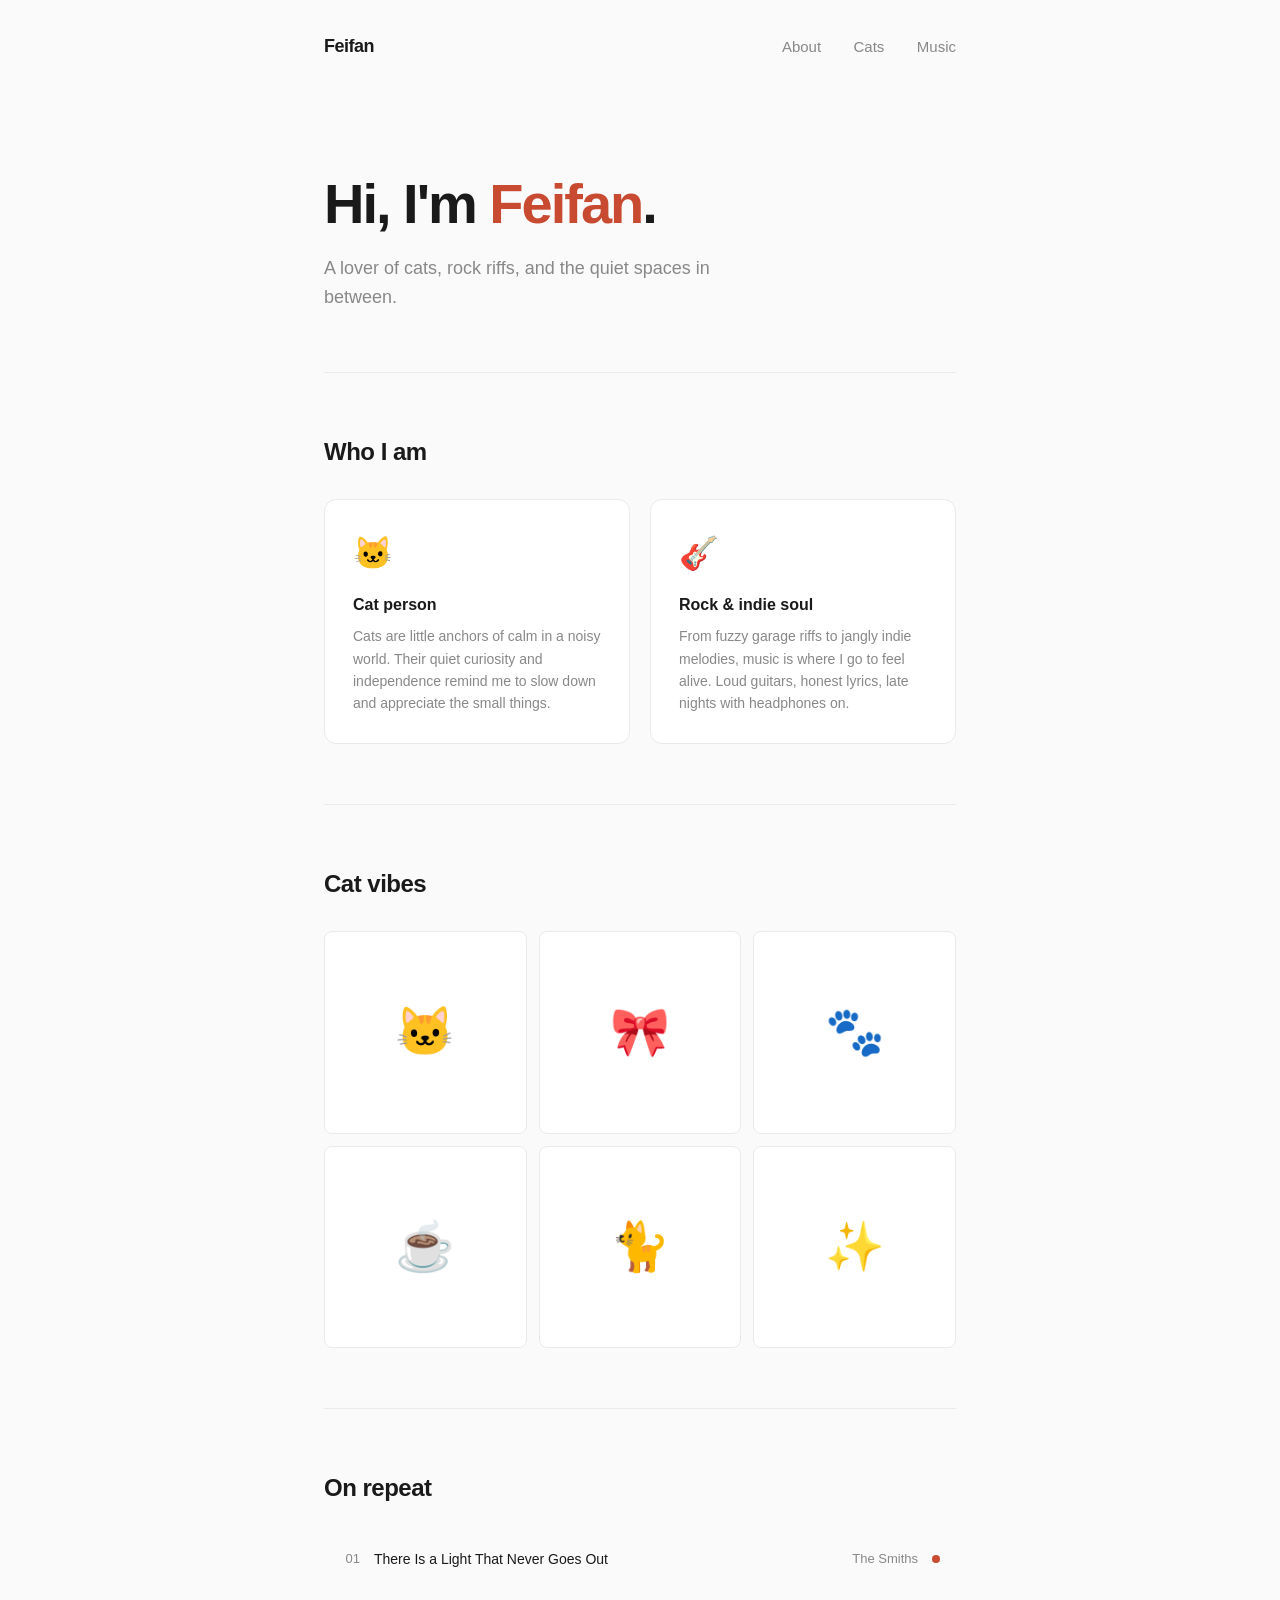
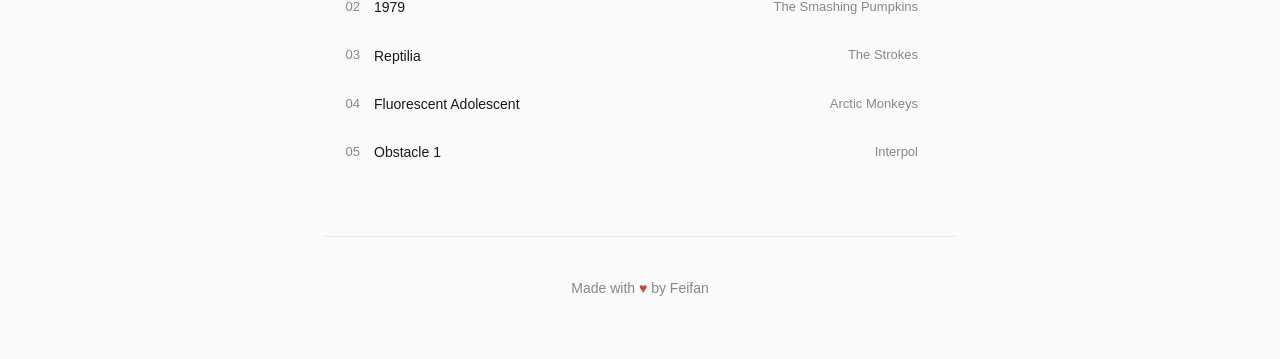
==== index.html @ 7cd194c1 "Initial commit: portfolio" ====
<!DOCTYPE html>
<html lang="en">
<head>
  <meta charset="UTF-8">
  <meta name="viewport" content="width=device-width, initial-scale=1.0">
  <title>Feifan</title>
  <style>
    :root {
      --bg: #fafafa;
      --text: #1a1a1a;
      --muted: #888;
      --accent: #c84b31;
      --border: #eaeaea;
      --card-bg: #fff;
    }

    * { margin: 0; padding: 0; box-sizing: border-box; }

    body {
      font-family: "Inter", "SF Pro", -apple-system, BlinkMacSystemFont, sans-serif;
      background: var(--bg);
      color: var(--text);
      line-height: 1.6;
      -webkit-font-smoothing: antialiased;
    }

    .container {
      max-width: 680px;
      margin: 0 auto;
      padding: 0 24px;
    }

    /* ── Navigation ── */
    nav {
      display: flex;
      justify-content: space-between;
      align-items: center;
      padding: 32px 0;
    }
    nav .logo {
      font-size: 18px;
      font-weight: 600;
      letter-spacing: -0.5px;
    }
    nav .links a {
      color: var(--muted);
      text-decoration: none;
      margin-left: 28px;
      font-size: 15px;
      transition: color 0.2s;
    }
    nav .links a:hover { color: var(--text); }

    /* ── Hero ── */
    .hero {
      padding: 80px 0 60px;
    }
    .hero h1 {
      font-size: 56px;
      font-weight: 700;
      letter-spacing: -2px;
      line-height: 1.1;
    }
    .hero h1 span { color: var(--accent); }
    .hero .tagline {
      margin-top: 20px;
      font-size: 18px;
      color: var(--muted);
      max-width: 420px;
    }

    /* ── Sections ── */
    section {
      padding: 60px 0;
      border-top: 1px solid var(--border);
    }
    section h2 {
      font-size: 24px;
      font-weight: 600;
      letter-spacing: -0.5px;
      margin-bottom: 28px;
    }

    /* ── About ── */
    .about-grid {
      display: grid;
      grid-template-columns: 1fr 1fr;
      gap: 20px;
    }
    .about-card {
      background: var(--card-bg);
      border: 1px solid var(--border);
      border-radius: 12px;
      padding: 28px;
      transition: transform 0.2s, box-shadow 0.2s;
    }
    .about-card:hover {
      transform: translateY(-2px);
      box-shadow: 0 4px 20px rgba(0,0,0,0.06);
    }
    .about-card .icon {
      font-size: 32px;
      margin-bottom: 12px;
    }
    .about-card h3 {
      font-size: 16px;
      font-weight: 600;
      margin-bottom: 8px;
    }
    .about-card p {
      font-size: 14px;
      color: var(--muted);
    }

    /* ── Gallery ── */
    .gallery {
      display: grid;
      grid-template-columns: repeat(3, 1fr);
      gap: 12px;
    }
    .gallery-item {
      aspect-ratio: 1;
      background: var(--card-bg);
      border: 1px solid var(--border);
      border-radius: 8px;
      display: flex;
      align-items: center;
      justify-content: center;
      font-size: 48px;
      transition: transform 0.2s;
      cursor: default;
      user-select: none;
    }
    .gallery-item:hover { transform: scale(1.03); }

    /* ── Playlist ── */
    .tracks {
      display: flex;
      flex-direction: column;
      gap: 2px;
    }
    .track {
      display: flex;
      align-items: center;
      gap: 14px;
      padding: 12px 16px;
      border-radius: 8px;
      transition: background 0.2s;
      cursor: pointer;
    }
    .track:hover { background: var(--card-bg); }
    .track .num {
      color: var(--muted);
      font-size: 13px;
      width: 20px;
      text-align: right;
    }
    .track .title {
      flex: 1;
      font-size: 14px;
      font-weight: 500;
    }
    .track .artist {
      font-size: 13px;
      color: var(--muted);
    }
    .track .dot {
      width: 8px;
      height: 8px;
      border-radius: 50%;
      flex-shrink: 0;
    }
    .track .dot.playing {
      background: var(--accent);
      animation: pulse 1.5s ease-in-out infinite;
    }
    @keyframes pulse {
      0%, 100% { opacity: 1; }
      50% { opacity: 0.3; }
    }

    /* ── Footer ── */
    footer {
      padding: 40px 0 60px;
      border-top: 1px solid var(--border);
      text-align: center;
      color: var(--muted);
      font-size: 14px;
    }
    footer .heart { color: var(--accent); }

    /* ── Responsive ── */
    @media (max-width: 600px) {
      .hero h1 { font-size: 40px; }
      .about-grid { grid-template-columns: 1fr; }
      .gallery { grid-template-columns: repeat(2, 1fr); }
      nav .links a { margin-left: 16px; font-size: 14px; }
    }
  </style>
</head>
<body>
  <div class="container">
    <nav>
      <div class="logo">Feifan</div>
      <div class="links">
        <a href="#about">About</a>
        <a href="#gallery">Cats</a>
        <a href="#music">Music</a>
      </div>
    </nav>

    <header class="hero">
      <h1>Hi, I'm <span>Feifan</span>.</h1>
      <p class="tagline">
        A lover of cats, rock riffs, and the quiet spaces in between.
      </p>
    </header>

    <section id="about">
      <h2>Who I am</h2>
      <div class="about-grid">
        <div class="about-card">
          <div class="icon">🐱</div>
          <h3>Cat person</h3>
          <p>
            Cats are little anchors of calm in a noisy world. Their quiet
            curiosity and independence remind me to slow down and appreciate
            the small things.
          </p>
        </div>
        <div class="about-card">
          <div class="icon">🎸</div>
          <h3>Rock & indie soul</h3>
          <p>
            From fuzzy garage riffs to jangly indie melodies, music is where
            I go to feel alive. Loud guitars, honest lyrics, late nights with
            headphones on.
          </p>
        </div>
      </div>
    </section>

    <section id="gallery">
      <h2>Cat vibes</h2>
      <div class="gallery">
        <div class="gallery-item">🐱</div>
        <div class="gallery-item">🎀</div>
        <div class="gallery-item">🐾</div>
        <div class="gallery-item">☕</div>
        <div class="gallery-item">🐈</div>
        <div class="gallery-item">✨</div>
      </div>
    </section>

    <section id="music">
      <h2>On repeat</h2>
      <div class="tracks">
        <div class="track">
          <span class="num">01</span>
          <span class="title">There Is a Light That Never Goes Out</span>
          <span class="artist">The Smiths</span>
          <span class="dot playing"></span>
        </div>
        <div class="track">
          <span class="num">02</span>
          <span class="title">1979</span>
          <span class="artist">The Smashing Pumpkins</span>
          <span class="dot"></span>
        </div>
        <div class="track">
          <span class="num">03</span>
          <span class="title">Reptilia</span>
          <span class="artist">The Strokes</span>
          <span class="dot"></span>
        </div>
        <div class="track">
          <span class="num">04</span>
          <span class="title">Fluorescent Adolescent</span>
          <span class="artist">Arctic Monkeys</span>
          <span class="dot"></span>
        </div>
        <div class="track">
          <span class="num">05</span>
          <span class="title">Obstacle 1</span>
          <span class="artist">Interpol</span>
          <span class="dot"></span>
        </div>
      </div>
    </section>

    <footer>
      <p>Made with <span class="heart">&#9829;</span> by Feifan</p>
    </footer>
  </div>

  <script>
    // Subtle fade-in on scroll
    const observer = new IntersectionObserver((entries) => {
      entries.forEach(entry => {
        if (entry.isIntersecting) {
          entry.target.style.opacity = '1';
          entry.target.style.transform = 'translateY(0)';
        }
      });
    }, { threshold: 0.1 });

    document.querySelectorAll('section, .hero').forEach(el => {
      el.style.opacity = '0';
      el.style.transform = 'translateY(20px)';
      el.style.transition = 'opacity 0.6s ease, transform 0.6s ease';
      observer.observe(el);
    });

    // Immediately show hero
    document.querySelector('.hero').style.opacity = '1';
    document.querySelector('.hero').style.transform = 'translateY(0)';

    // Simulate "now playing" rotation
    const tracks = document.querySelectorAll('.track .dot');
    let current = 0;
    setInterval(() => {
      tracks.forEach(d => d.classList.remove('playing'));
      tracks[current].classList.add('playing');
      current = (current + 1) % tracks.length;
    }, 4000);
  </script>
</body>
</html>
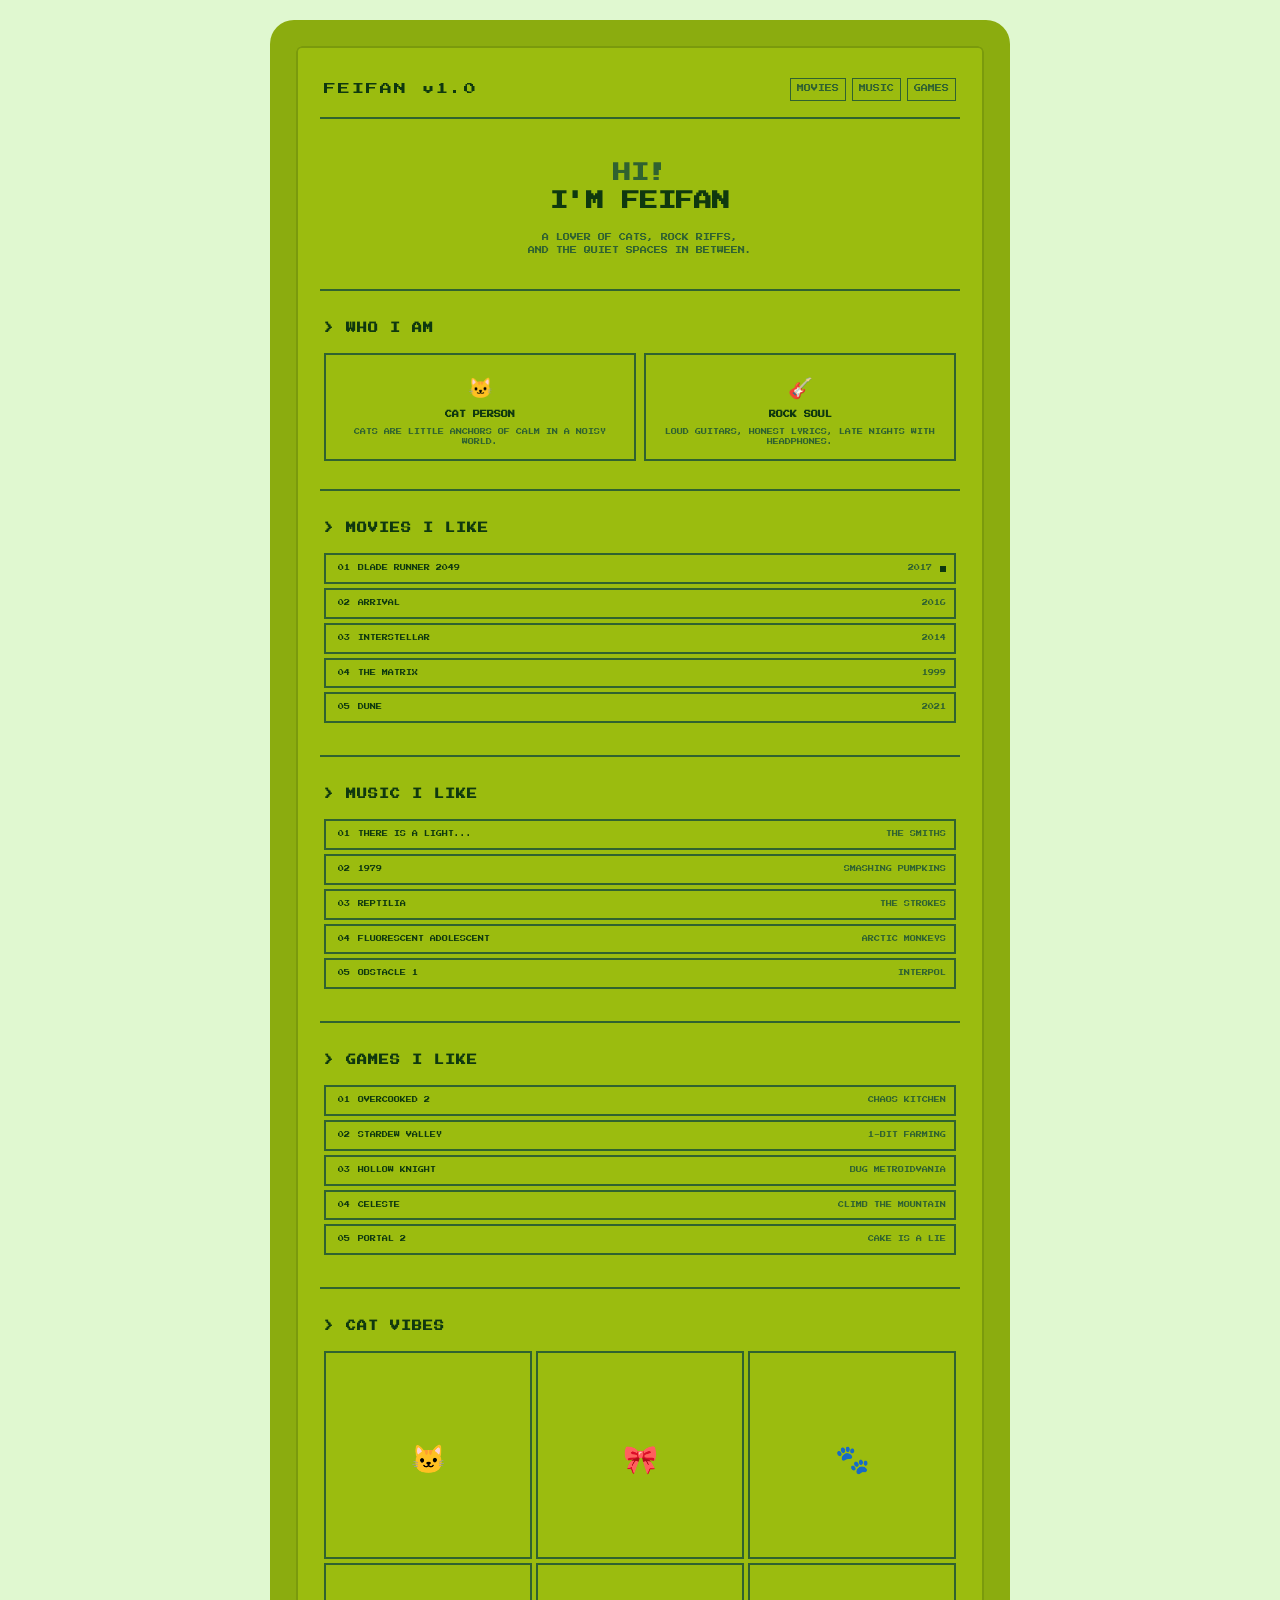
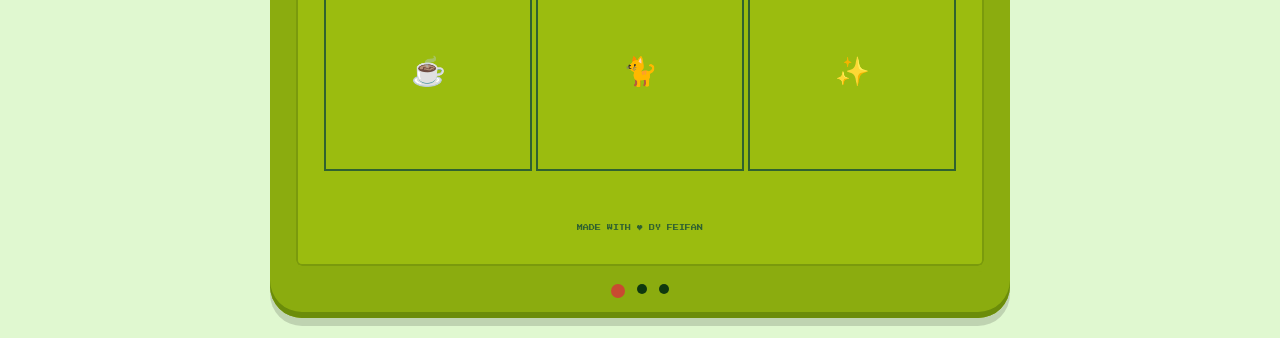
==== commit 6971144e: "Redesign: Game Boy / Pokemon pixel-style portfolio with Movies/Music/Games sections" ====
--- a/index.html
+++ b/index.html
@@ -5,324 +5,418 @@
   <meta name="viewport" content="width=device-width, initial-scale=1.0">
   <title>Feifan</title>
   <style>
+    @import url('https://fonts.googleapis.com/css2?family=Press+Start+2P&display=swap');
+
     :root {
-      --bg: #fafafa;
-      --text: #1a1a1a;
-      --muted: #888;
-      --accent: #c84b31;
-      --border: #eaeaea;
-      --card-bg: #fff;
+      --bg: #e0f8d0;
+      --screen: #9bbc0f;
+      --screen-dark: #306230;
+      --screen-darker: #0f380f;
+      --border: #8bac0f;
+      --accent: #306230;
     }
 
     * { margin: 0; padding: 0; box-sizing: border-box; }
 
     body {
-      font-family: "Inter", "SF Pro", -apple-system, BlinkMacSystemFont, sans-serif;
+      font-family: 'Press Start 2P', monospace;
       background: var(--bg);
-      color: var(--text);
-      line-height: 1.6;
-      -webkit-font-smoothing: antialiased;
+      color: var(--screen-darker);
+      line-height: 1.8;
+      image-rendering: pixelated;
+    }
+
+    .gb-shell {
+      max-width: 740px;
+      margin: 20px auto;
+      background: #8bac0f;
+      border-radius: 24px 24px 32px 32px;
+      padding: 20px;
+      box-shadow: inset 0 -6px 0 #6b8c0a, 0 8px 0 rgba(0,0,0,0.15);
+    }
+
+    .screen {
+      background: var(--screen);
+      border: 6px solid var(--border);
+      border-radius: 12px;
+      padding: 24px 20px;
+      box-shadow: inset 0 0 0 2px #7a9a0c;
     }
 
     .container {
-      max-width: 680px;
+      max-width: 640px;
       margin: 0 auto;
-      padding: 0 24px;
-    }
-
-    /* ── Navigation ── */
-    nav {
+    }
+
+    .header-row {
       display: flex;
       justify-content: space-between;
       align-items: center;
-      padding: 32px 0;
-    }
-    nav .logo {
+      padding: 8px 4px 16px;
+      border-bottom: 2px solid var(--screen-dark);
+    }
+    .logo {
+      font-size: 12px;
+      color: var(--screen-darker);
+      letter-spacing: 2px;
+    }
+    .nav-links {
+      display: flex;
+      gap: 6px;
+    }
+    .nav-links a {
+      font-size: 7px;
+      color: var(--screen-dark);
+      text-decoration: none;
+      padding: 4px 6px;
+      border: 1px solid var(--screen-dark);
+    }
+    .nav-links a:hover {
+      background: var(--screen-dark);
+      color: var(--screen);
+    }
+
+    .hero {
+      padding: 40px 4px 32px;
+      text-align: center;
+    }
+    .hero h1 {
       font-size: 18px;
-      font-weight: 600;
-      letter-spacing: -0.5px;
-    }
-    nav .links a {
-      color: var(--muted);
-      text-decoration: none;
-      margin-left: 28px;
-      font-size: 15px;
-      transition: color 0.2s;
-    }
-    nav .links a:hover { color: var(--text); }
-
-    /* ── Hero ── */
-    .hero {
-      padding: 80px 0 60px;
-    }
-    .hero h1 {
-      font-size: 56px;
-      font-weight: 700;
-      letter-spacing: -2px;
-      line-height: 1.1;
-    }
-    .hero h1 span { color: var(--accent); }
+      line-height: 1.6;
+      color: var(--screen-darker);
+      text-transform: uppercase;
+    }
+    .hero h1 span {
+      color: var(--screen-dark);
+      display: inline-block;
+      animation: blink 1s step-end infinite;
+    }
+    @keyframes blink {
+      0%, 100% { opacity: 1; }
+      50% { opacity: 0; }
+    }
     .hero .tagline {
-      margin-top: 20px;
-      font-size: 18px;
-      color: var(--muted);
-      max-width: 420px;
-    }
-
-    /* ── Sections ── */
+      margin-top: 16px;
+      font-size: 7px;
+      color: var(--screen-dark);
+      line-height: 1.8;
+    }
+
     section {
-      padding: 60px 0;
-      border-top: 1px solid var(--border);
+      padding: 28px 4px;
+      border-top: 2px solid var(--screen-dark);
     }
     section h2 {
-      font-size: 24px;
-      font-weight: 600;
-      letter-spacing: -0.5px;
-      margin-bottom: 28px;
-    }
-
-    /* ── About ── */
-    .about-grid {
+      font-size: 10px;
+      color: var(--screen-darker);
+      margin-bottom: 16px;
+      text-transform: uppercase;
+      letter-spacing: 1px;
+    }
+
+    .card-grid {
       display: grid;
       grid-template-columns: 1fr 1fr;
-      gap: 20px;
-    }
-    .about-card {
-      background: var(--card-bg);
-      border: 1px solid var(--border);
-      border-radius: 12px;
-      padding: 28px;
-      transition: transform 0.2s, box-shadow 0.2s;
-    }
-    .about-card:hover {
-      transform: translateY(-2px);
-      box-shadow: 0 4px 20px rgba(0,0,0,0.06);
-    }
-    .about-card .icon {
-      font-size: 32px;
-      margin-bottom: 12px;
-    }
-    .about-card h3 {
-      font-size: 16px;
-      font-weight: 600;
-      margin-bottom: 8px;
-    }
-    .about-card p {
-      font-size: 14px;
-      color: var(--muted);
-    }
-
-    /* ── Gallery ── */
-    .gallery {
+      gap: 8px;
+    }
+    .card {
+      background: var(--screen);
+      border: 2px solid var(--screen-dark);
+      padding: 12px;
+      text-align: center;
+    }
+    .card .icon { font-size: 20px; margin-bottom: 6px; }
+    .card h3 { font-size: 7px; color: var(--screen-darker); margin-bottom: 6px; }
+    .card p { font-size: 6px; color: var(--screen-dark); line-height: 1.6; }
+
+    .pixel-grid {
       display: grid;
       grid-template-columns: repeat(3, 1fr);
-      gap: 12px;
-    }
-    .gallery-item {
+      gap: 4px;
+    }
+    .pixel-item {
+      background: var(--screen);
+      border: 2px solid var(--screen-dark);
       aspect-ratio: 1;
-      background: var(--card-bg);
-      border: 1px solid var(--border);
-      border-radius: 8px;
       display: flex;
       align-items: center;
       justify-content: center;
-      font-size: 48px;
-      transition: transform 0.2s;
-      cursor: default;
-      user-select: none;
-    }
-    .gallery-item:hover { transform: scale(1.03); }
-
-    /* ── Playlist ── */
-    .tracks {
-      display: flex;
-      flex-direction: column;
-      gap: 2px;
-    }
-    .track {
+      font-size: 28px;
+    }
+
+    .list-item {
       display: flex;
       align-items: center;
-      gap: 14px;
-      padding: 12px 16px;
-      border-radius: 8px;
-      transition: background 0.2s;
-      cursor: pointer;
-    }
-    .track:hover { background: var(--card-bg); }
-    .track .num {
-      color: var(--muted);
-      font-size: 13px;
-      width: 20px;
+      gap: 8px;
+      padding: 8px;
+      border: 2px solid var(--screen-dark);
+      margin-bottom: 4px;
+      font-size: 6px;
+      background: var(--screen);
+    }
+    .list-item .num {
+      color: var(--screen-darker);
+      width: 16px;
       text-align: right;
     }
-    .track .title {
-      flex: 1;
-      font-size: 14px;
-      font-weight: 500;
-    }
-    .track .artist {
-      font-size: 13px;
-      color: var(--muted);
-    }
-    .track .dot {
-      width: 8px;
-      height: 8px;
+    .list-item .title { flex: 1; color: var(--screen-darker); }
+    .list-item .meta { color: var(--screen-dark); }
+    .list-item .cursor {
+      width: 6px;
+      height: 6px;
+      background: var(--screen-darker);
+      animation: blink 0.8s step-end infinite;
+    }
+
+    .list-item:first-child .cursor { display: block; }
+
+    footer {
+      padding: 24px 4px 8px;
+      text-align: center;
+      font-size: 6px;
+      color: var(--screen-dark);
+    }
+
+    .gb-dots {
+      display: flex;
+      justify-content: center;
+      gap: 12px;
+      margin-top: 12px;
+    }
+    .gb-dot {
+      width: 10px;
+      height: 10px;
+      background: var(--screen-darker);
       border-radius: 50%;
-      flex-shrink: 0;
-    }
-    .track .dot.playing {
-      background: var(--accent);
-      animation: pulse 1.5s ease-in-out infinite;
-    }
-    @keyframes pulse {
-      0%, 100% { opacity: 1; }
-      50% { opacity: 0.3; }
-    }
-
-    /* ── Footer ── */
-    footer {
-      padding: 40px 0 60px;
-      border-top: 1px solid var(--border);
-      text-align: center;
-      color: var(--muted);
-      font-size: 14px;
-    }
-    footer .heart { color: var(--accent); }
-
-    /* ── Responsive ── */
+    }
+    .gb-dot.red {
+      background: #c84b31;
+      width: 14px;
+      height: 14px;
+    }
+
     @media (max-width: 600px) {
-      .hero h1 { font-size: 40px; }
-      .about-grid { grid-template-columns: 1fr; }
-      .gallery { grid-template-columns: repeat(2, 1fr); }
-      nav .links a { margin-left: 16px; font-size: 14px; }
+      .gb-shell { margin: 8px; padding: 12px; border-radius: 16px; }
+      .screen { padding: 16px 12px; }
+      .hero h1 { font-size: 14px; }
+      .card-grid { grid-template-columns: 1fr; }
+      .pixel-grid { grid-template-columns: repeat(2, 1fr); }
+      .header-row { flex-direction: column; gap: 8px; }
     }
   </style>
 </head>
 <body>
-  <div class="container">
-    <nav>
-      <div class="logo">Feifan</div>
-      <div class="links">
-        <a href="#about">About</a>
-        <a href="#gallery">Cats</a>
-        <a href="#music">Music</a>
+  <div class="gb-shell">
+    <div class="screen">
+      <div class="container">
+        <div class="header-row">
+          <div class="logo">FEIFAN v1.0</div>
+          <div class="nav-links">
+            <a href="#movies">MOVIES</a>
+            <a href="#music">MUSIC</a>
+            <a href="#games">GAMES</a>
+          </div>
+        </div>
+
+        <header class="hero">
+          <h1>
+            <span>HI!</span><br>
+            I'M FEIFAN
+          </h1>
+          <p class="tagline">
+            A LOVER OF CATS, ROCK RIFFS,<br>
+            AND THE QUIET SPACES IN BETWEEN.
+          </p>
+        </header>
+
+        <section id="about">
+          <h2>> WHO I AM</h2>
+          <div class="card-grid">
+            <div class="card">
+              <div class="icon">🐱</div>
+              <h3>CAT PERSON</h3>
+              <p>CATS ARE LITTLE ANCHORS OF CALM IN A NOISY WORLD.</p>
+            </div>
+            <div class="card">
+              <div class="icon">🎸</div>
+              <h3>ROCK SOUL</h3>
+              <p>LOUD GUITARS, HONEST LYRICS, LATE NIGHTS WITH HEADPHONES.</p>
+            </div>
+          </div>
+        </section>
+
+        <section id="movies">
+          <h2>> MOVIES I LIKE</h2>
+          <div class="list-item">
+            <span class="num">01</span>
+            <span class="title">BLADE RUNNER 2049</span>
+            <span class="meta">2017</span>
+            <span class="cursor"></span>
+          </div>
+          <div class="list-item">
+            <span class="num">02</span>
+            <span class="title">ARRIVAL</span>
+            <span class="meta">2016</span>
+            <span class="cursor" style="display:none"></span>
+          </div>
+          <div class="list-item">
+            <span class="num">03</span>
+            <span class="title">INTERSTELLAR</span>
+            <span class="meta">2014</span>
+            <span class="cursor" style="display:none"></span>
+          </div>
+          <div class="list-item">
+            <span class="num">04</span>
+            <span class="title">THE MATRIX</span>
+            <span class="meta">1999</span>
+            <span class="cursor" style="display:none"></span>
+          </div>
+          <div class="list-item">
+            <span class="num">05</span>
+            <span class="title">DUNE</span>
+            <span class="meta">2021</span>
+            <span class="cursor" style="display:none"></span>
+          </div>
+        </section>
+
+        <section id="music">
+          <h2>> MUSIC I LIKE</h2>
+          <div class="list-item">
+            <span class="num">01</span>
+            <span class="title">THERE IS A LIGHT...</span>
+            <span class="meta">THE SMITHS</span>
+            <span class="cursor"></span>
+          </div>
+          <div class="list-item">
+            <span class="num">02</span>
+            <span class="title">1979</span>
+            <span class="meta">SMASHING PUMPKINS</span>
+            <span class="cursor" style="display:none"></span>
+          </div>
+          <div class="list-item">
+            <span class="num">03</span>
+            <span class="title">REPTILIA</span>
+            <span class="meta">THE STROKES</span>
+            <span class="cursor" style="display:none"></span>
+          </div>
+          <div class="list-item">
+            <span class="num">04</span>
+            <span class="title">FLUORESCENT ADOLESCENT</span>
+            <span class="meta">ARCTIC MONKEYS</span>
+            <span class="cursor" style="display:none"></span>
+          </div>
+          <div class="list-item">
+            <span class="num">05</span>
+            <span class="title">OBSTACLE 1</span>
+            <span class="meta">INTERPOL</span>
+            <span class="cursor" style="display:none"></span>
+          </div>
+        </section>
+
+        <section id="games">
+          <h2>> GAMES I LIKE</h2>
+          <div class="list-item">
+            <span class="num">01</span>
+            <span class="title">OVERCOOKED 2</span>
+            <span class="meta">CHAOS KITCHEN</span>
+            <span class="cursor"></span>
+          </div>
+          <div class="list-item">
+            <span class="num">02</span>
+            <span class="title">STARDEW VALLEY</span>
+            <span class="meta">1-BIT FARMING</span>
+            <span class="cursor" style="display:none"></span>
+          </div>
+          <div class="list-item">
+            <span class="num">03</span>
+            <span class="title">HOLLOW KNIGHT</span>
+            <span class="meta">BUG METROIDVANIA</span>
+            <span class="cursor" style="display:none"></span>
+          </div>
+          <div class="list-item">
+            <span class="num">04</span>
+            <span class="title">CELESTE</span>
+            <span class="meta">CLIMB THE MOUNTAIN</span>
+            <span class="cursor" style="display:none"></span>
+          </div>
+          <div class="list-item">
+            <span class="num">05</span>
+            <span class="title">PORTAL 2</span>
+            <span class="meta">CAKE IS A LIE</span>
+            <span class="cursor" style="display:none"></span>
+          </div>
+        </section>
+
+        <section id="gallery">
+          <h2>> CAT VIBES</h2>
+          <div class="pixel-grid">
+            <div class="pixel-item">🐱</div>
+            <div class="pixel-item">🎀</div>
+            <div class="pixel-item">🐾</div>
+            <div class="pixel-item">☕</div>
+            <div class="pixel-item">🐈</div>
+            <div class="pixel-item">✨</div>
+          </div>
+        </section>
+
+        <footer>
+          <p>MADE WITH ♥ BY FEIFAN</p>
+        </footer>
       </div>
-    </nav>
-
-    <header class="hero">
-      <h1>Hi, I'm <span>Feifan</span>.</h1>
-      <p class="tagline">
-        A lover of cats, rock riffs, and the quiet spaces in between.
-      </p>
-    </header>
-
-    <section id="about">
-      <h2>Who I am</h2>
-      <div class="about-grid">
-        <div class="about-card">
-          <div class="icon">🐱</div>
-          <h3>Cat person</h3>
-          <p>
-            Cats are little anchors of calm in a noisy world. Their quiet
-            curiosity and independence remind me to slow down and appreciate
-            the small things.
-          </p>
-        </div>
-        <div class="about-card">
-          <div class="icon">🎸</div>
-          <h3>Rock & indie soul</h3>
-          <p>
-            From fuzzy garage riffs to jangly indie melodies, music is where
-            I go to feel alive. Loud guitars, honest lyrics, late nights with
-            headphones on.
-          </p>
-        </div>
-      </div>
-    </section>
-
-    <section id="gallery">
-      <h2>Cat vibes</h2>
-      <div class="gallery">
-        <div class="gallery-item">🐱</div>
-        <div class="gallery-item">🎀</div>
-        <div class="gallery-item">🐾</div>
-        <div class="gallery-item">☕</div>
-        <div class="gallery-item">🐈</div>
-        <div class="gallery-item">✨</div>
-      </div>
-    </section>
-
-    <section id="music">
-      <h2>On repeat</h2>
-      <div class="tracks">
-        <div class="track">
-          <span class="num">01</span>
-          <span class="title">There Is a Light That Never Goes Out</span>
-          <span class="artist">The Smiths</span>
-          <span class="dot playing"></span>
-        </div>
-        <div class="track">
-          <span class="num">02</span>
-          <span class="title">1979</span>
-          <span class="artist">The Smashing Pumpkins</span>
-          <span class="dot"></span>
-        </div>
-        <div class="track">
-          <span class="num">03</span>
-          <span class="title">Reptilia</span>
-          <span class="artist">The Strokes</span>
-          <span class="dot"></span>
-        </div>
-        <div class="track">
-          <span class="num">04</span>
-          <span class="title">Fluorescent Adolescent</span>
-          <span class="artist">Arctic Monkeys</span>
-          <span class="dot"></span>
-        </div>
-        <div class="track">
-          <span class="num">05</span>
-          <span class="title">Obstacle 1</span>
-          <span class="artist">Interpol</span>
-          <span class="dot"></span>
-        </div>
-      </div>
-    </section>
-
-    <footer>
-      <p>Made with <span class="heart">&#9829;</span> by Feifan</p>
-    </footer>
+    </div>
+    <div class="gb-dots">
+      <div class="gb-dot red"></div>
+      <div class="gb-dot"></div>
+      <div class="gb-dot"></div>
+    </div>
   </div>
 
   <script>
-    // Subtle fade-in on scroll
-    const observer = new IntersectionObserver((entries) => {
-      entries.forEach(entry => {
-        if (entry.isIntersecting) {
-          entry.target.style.opacity = '1';
-          entry.target.style.transform = 'translateY(0)';
-        }
+    const lists = document.querySelectorAll('.list-item');
+    let currentList = 0;
+    let currentRow = 0;
+
+    function getLists() {
+      const sections = document.querySelectorAll('section');
+      const result = [];
+      sections.forEach(s => {
+        const items = s.querySelectorAll('.list-item');
+        if (items.length) result.push(items);
       });
-    }, { threshold: 0.1 });
-
-    document.querySelectorAll('section, .hero').forEach(el => {
-      el.style.opacity = '0';
-      el.style.transform = 'translateY(20px)';
-      el.style.transition = 'opacity 0.6s ease, transform 0.6s ease';
-      observer.observe(el);
+      return result;
+    }
+
+    function updateCursor() {
+      const lists = getLists();
+      document.querySelectorAll('.cursor').forEach(c => c.style.display = 'none');
+      if (lists[currentList] && lists[currentList][currentRow]) {
+        lists[currentList][currentRow].querySelector('.cursor').style.display = 'block';
+      }
+    }
+
+    document.addEventListener('keydown', (e) => {
+      const lists = getLists();
+      if (!lists.length) return;
+      if (e.key === 'ArrowDown') {
+        currentRow = (currentRow + 1) % lists[currentList].length;
+        updateCursor();
+      } else if (e.key === 'ArrowUp') {
+        currentRow = (currentRow - 1 + lists[currentList].length) % lists[currentList].length;
+        updateCursor();
+      } else if (e.key === 'ArrowLeft') {
+        currentList = (currentList - 1 + lists.length) % lists.length;
+        currentRow = 0;
+        lists[currentList][currentRow].scrollIntoView({ behavior: 'smooth' });
+        updateCursor();
+      } else if (e.key === 'ArrowRight') {
+        currentList = (currentList + 1) % lists.length;
+        currentRow = 0;
+        lists[currentList][currentRow].scrollIntoView({ behavior: 'smooth' });
+        updateCursor();
+      }
     });
 
-    // Immediately show hero
-    document.querySelector('.hero').style.opacity = '1';
-    document.querySelector('.hero').style.transform = 'translateY(0)';
-
-    // Simulate "now playing" rotation
-    const tracks = document.querySelectorAll('.track .dot');
-    let current = 0;
-    setInterval(() => {
-      tracks.forEach(d => d.classList.remove('playing'));
-      tracks[current].classList.add('playing');
-      current = (current + 1) % tracks.length;
-    }, 4000);
+    updateCursor();
   </script>
 </body>
 </html>
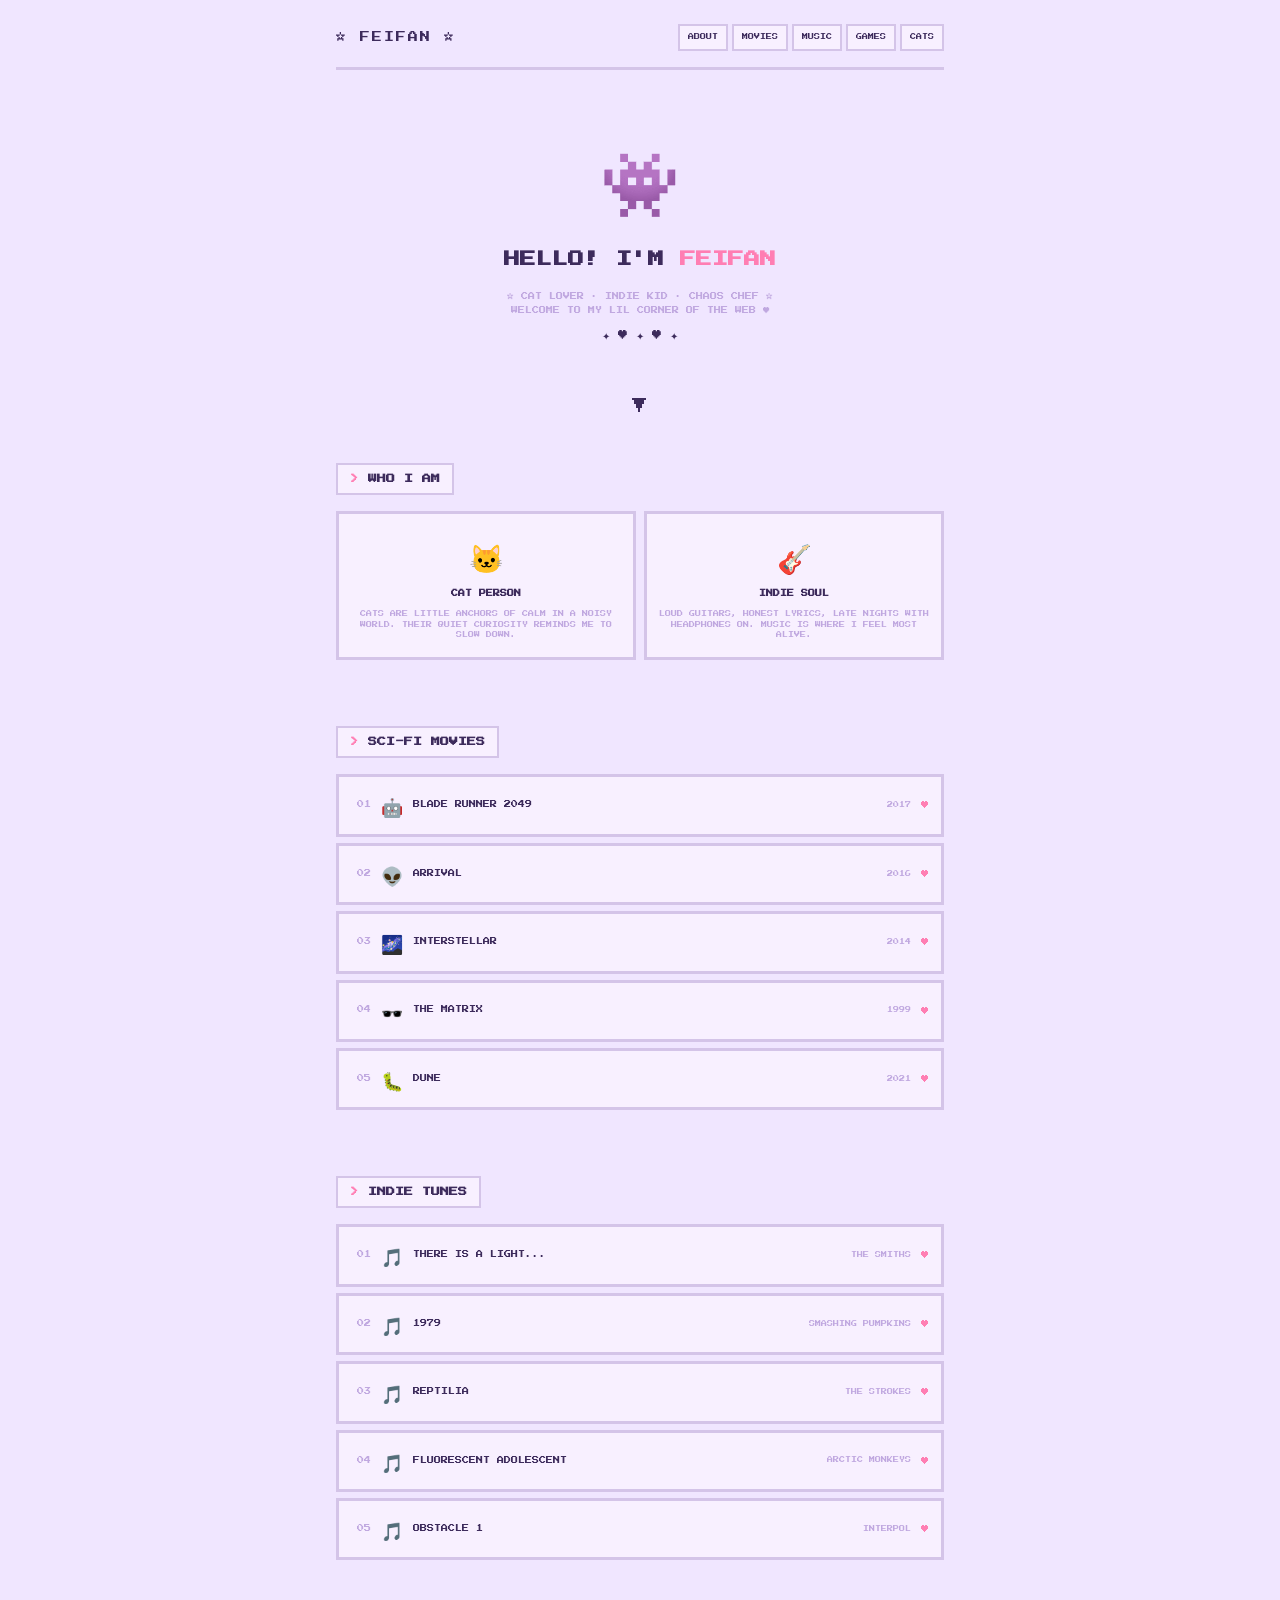
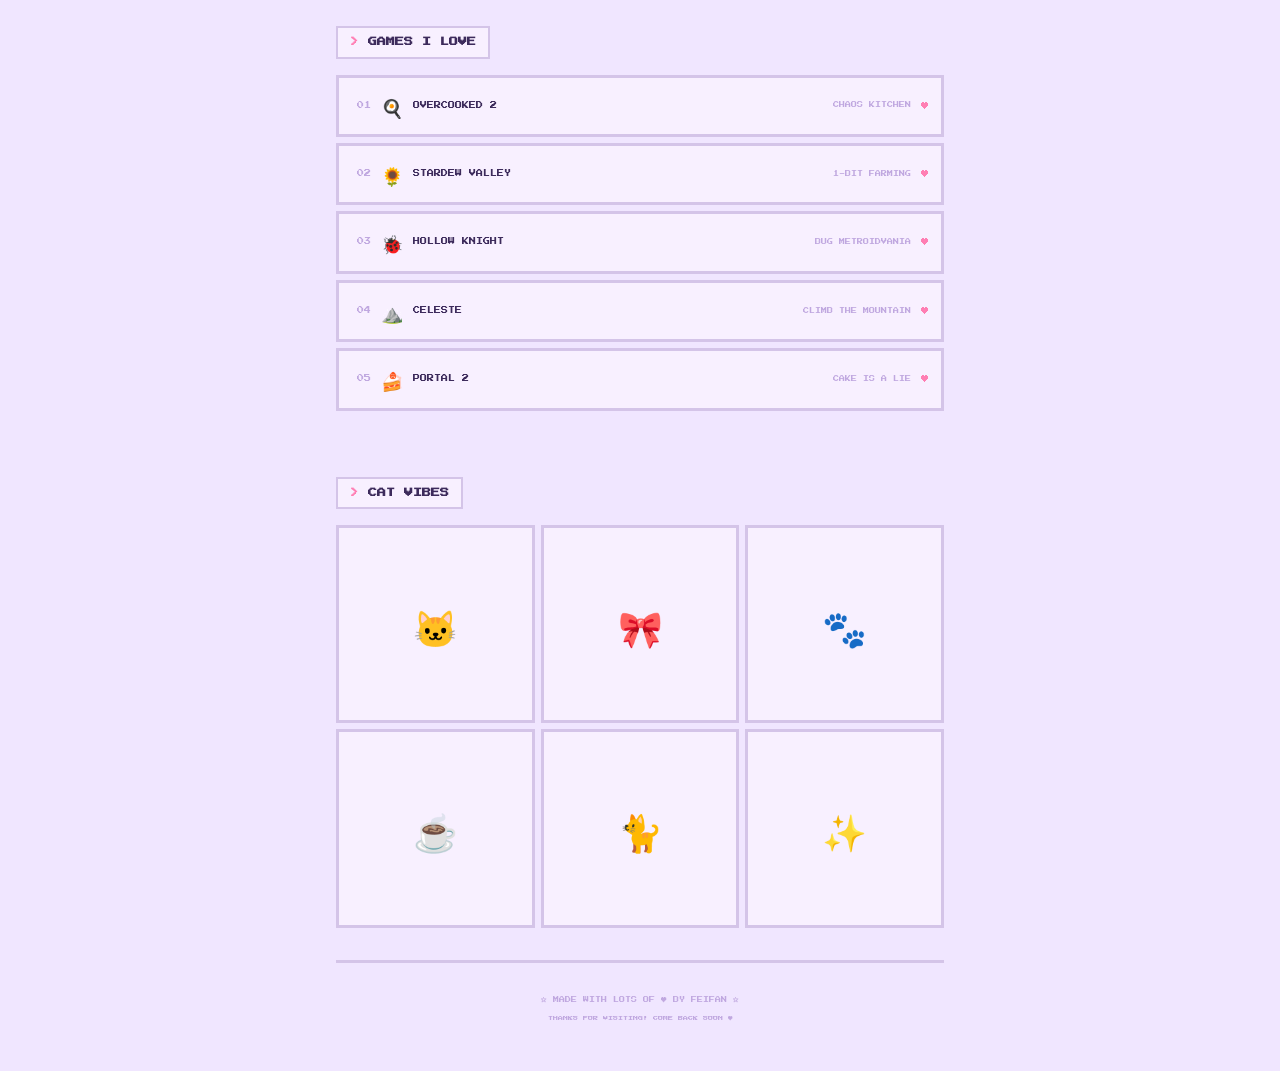
==== commit 2a542e8d: "Redesign: cuter animated pixel style with floating sprites, sparkles, hover effects" ====
--- a/index.html
+++ b/index.html
@@ -8,12 +8,12 @@
     @import url('https://fonts.googleapis.com/css2?family=Press+Start+2P&display=swap');
 
     :root {
-      --bg: #e0f8d0;
-      --screen: #9bbc0f;
-      --screen-dark: #306230;
-      --screen-darker: #0f380f;
-      --border: #8bac0f;
-      --accent: #306230;
+      --bg: #f0e6ff;
+      --screen: #f8f0ff;
+      --text: #3d2b5c;
+      --accent: #ff7eb3;
+      --border: #d4c4e8;
+      --shadow: #c0a8e0;
     }
 
     * { margin: 0; padding: 0; box-sizing: border-box; }
@@ -21,97 +21,125 @@
     body {
       font-family: 'Press Start 2P', monospace;
       background: var(--bg);
-      color: var(--screen-darker);
+      color: var(--text);
       line-height: 1.8;
-      image-rendering: pixelated;
-    }
-
-    .gb-shell {
-      max-width: 740px;
-      margin: 20px auto;
-      background: #8bac0f;
-      border-radius: 24px 24px 32px 32px;
-      padding: 20px;
-      box-shadow: inset 0 -6px 0 #6b8c0a, 0 8px 0 rgba(0,0,0,0.15);
-    }
-
-    .screen {
-      background: var(--screen);
-      border: 6px solid var(--border);
-      border-radius: 12px;
-      padding: 24px 20px;
-      box-shadow: inset 0 0 0 2px #7a9a0c;
+      overflow-x: hidden;
     }
 
     .container {
       max-width: 640px;
       margin: 0 auto;
-    }
-
-    .header-row {
+      padding: 0 16px;
+    }
+
+    nav {
       display: flex;
       justify-content: space-between;
       align-items: center;
-      padding: 8px 4px 16px;
-      border-bottom: 2px solid var(--screen-dark);
+      padding: 24px 0 16px;
+      border-bottom: 3px solid var(--border);
     }
     .logo {
-      font-size: 12px;
-      color: var(--screen-darker);
+      font-size: 10px;
       letter-spacing: 2px;
+      animation: bob 2s ease-in-out infinite;
+    }
+    @keyframes bob {
+      0%, 100% { transform: translateY(0); }
+      50% { transform: translateY(-4px); }
     }
     .nav-links {
       display: flex;
-      gap: 6px;
+      gap: 4px;
+      flex-wrap: wrap;
     }
     .nav-links a {
-      font-size: 7px;
-      color: var(--screen-dark);
+      font-size: 6px;
+      color: var(--text);
       text-decoration: none;
-      padding: 4px 6px;
-      border: 1px solid var(--screen-dark);
+      padding: 6px 8px;
+      background: var(--screen);
+      border: 2px solid var(--border);
+      transition: all 0.15s;
     }
     .nav-links a:hover {
-      background: var(--screen-dark);
-      color: var(--screen);
+      background: var(--accent);
+      color: white;
+      border-color: var(--accent);
+      transform: scale(1.05);
     }
 
     .hero {
-      padding: 40px 4px 32px;
       text-align: center;
+      padding: 48px 0 32px;
+      position: relative;
+    }
+    .sprite {
+      font-size: 64px;
+      display: block;
+      margin-bottom: 12px;
+      animation: float 3s ease-in-out infinite;
+    }
+    @keyframes float {
+      0%, 100% { transform: translateY(0); }
+      50% { transform: translateY(-12px); }
     }
     .hero h1 {
-      font-size: 18px;
-      line-height: 1.6;
-      color: var(--screen-darker);
-      text-transform: uppercase;
-    }
-    .hero h1 span {
-      color: var(--screen-dark);
-      display: inline-block;
-      animation: blink 1s step-end infinite;
-    }
-    @keyframes blink {
-      0%, 100% { opacity: 1; }
-      50% { opacity: 0; }
+      font-size: 16px;
+      line-height: 1.8;
+      color: var(--text);
+    }
+    .hero h1 .name {
+      color: var(--accent);
+      animation: glitch 2s infinite;
+    }
+    @keyframes glitch {
+      0%, 90%, 100% { transform: none; }
+      91% { transform: translateX(-2px) skewX(-5deg); }
+      93% { transform: translateX(2px) skewX(5deg); }
+      95% { transform: translateX(-1px); }
     }
     .hero .tagline {
       margin-top: 16px;
       font-size: 7px;
-      color: var(--screen-dark);
-      line-height: 1.8;
+      color: var(--shadow);
+      line-height: 2;
+    }
+
+    .sparkle-row {
+      display: flex;
+      justify-content: center;
+      gap: 8px;
+      margin: 8px 0;
+      font-size: 10px;
+    }
+    .sparkle-row span {
+      animation: sparkle 1.5s ease-in-out infinite;
+    }
+    .sparkle-row span:nth-child(2) { animation-delay: 0.3s; }
+    .sparkle-row span:nth-child(3) { animation-delay: 0.6s; }
+    .sparkle-row span:nth-child(4) { animation-delay: 0.9s; }
+    .sparkle-row span:nth-child(5) { animation-delay: 1.2s; }
+    @keyframes sparkle {
+      0%, 100% { opacity: 0.3; transform: scale(0.8); }
+      50% { opacity: 1; transform: scale(1.2); }
     }
 
     section {
-      padding: 28px 4px;
-      border-top: 2px solid var(--screen-dark);
+      padding: 32px 0;
     }
     section h2 {
-      font-size: 10px;
-      color: var(--screen-darker);
+      font-size: 9px;
+      color: var(--text);
       margin-bottom: 16px;
-      text-transform: uppercase;
-      letter-spacing: 1px;
+      padding: 6px 12px;
+      background: var(--screen);
+      border: 2px solid var(--border);
+      display: inline-block;
+    }
+    section h2::before {
+      content: '> ';
+      color: var(--accent);
     }
 
     .card-grid {
@@ -121,302 +149,330 @@
     }
     .card {
       background: var(--screen);
-      border: 2px solid var(--screen-dark);
+      border: 3px solid var(--border);
+      padding: 16px 12px;
+      text-align: center;
+      transition: all 0.2s;
+      cursor: pointer;
+    }
+    .card:hover {
+      border-color: var(--accent);
+      transform: translateY(-4px);
+      box-shadow: 0 6px 0 var(--shadow);
+    }
+    .card .icon {
+      font-size: 28px;
+      display: block;
+      margin-bottom: 8px;
+      animation: bob 3s ease-in-out infinite;
+    }
+    .card h3 { font-size: 7px; margin-bottom: 8px; }
+    .card p { font-size: 6px; color: var(--shadow); line-height: 1.8; }
+
+    .item-list {
+      display: flex;
+      flex-direction: column;
+      gap: 6px;
+    }
+    .item {
+      display: flex;
+      align-items: center;
+      gap: 10px;
       padding: 12px;
-      text-align: center;
-    }
-    .card .icon { font-size: 20px; margin-bottom: 6px; }
-    .card h3 { font-size: 7px; color: var(--screen-darker); margin-bottom: 6px; }
-    .card p { font-size: 6px; color: var(--screen-dark); line-height: 1.6; }
+      background: var(--screen);
+      border: 3px solid var(--border);
+      transition: all 0.2s;
+      cursor: pointer;
+    }
+    .item:hover {
+      border-color: var(--accent);
+      transform: translateX(6px);
+    }
+    .item .num {
+      font-size: 7px;
+      color: var(--shadow);
+      width: 20px;
+      text-align: right;
+    }
+    .item .emoji { font-size: 18px; }
+    .item .title { flex: 1; font-size: 7px; }
+    .item .meta { font-size: 6px; color: var(--shadow); }
+    .item .heart {
+      color: var(--accent);
+      font-size: 8px;
+      animation: pulse 1s ease-in-out infinite;
+    }
+    @keyframes pulse {
+      0%, 100% { transform: scale(1); }
+      50% { transform: scale(1.3); }
+    }
 
     .pixel-grid {
       display: grid;
       grid-template-columns: repeat(3, 1fr);
-      gap: 4px;
+      gap: 6px;
     }
     .pixel-item {
       background: var(--screen);
-      border: 2px solid var(--screen-dark);
+      border: 3px solid var(--border);
       aspect-ratio: 1;
       display: flex;
       align-items: center;
       justify-content: center;
-      font-size: 28px;
-    }
-
-    .list-item {
-      display: flex;
-      align-items: center;
-      gap: 8px;
+      font-size: 36px;
+      transition: all 0.2s;
+      cursor: pointer;
+    }
+    .pixel-item:hover {
+      border-color: var(--accent);
+      transform: scale(1.08) rotate(-4deg);
+    }
+    .pixel-item:nth-child(even):hover {
+      transform: scale(1.08) rotate(4deg);
+    }
+
+    .pixel-item:nth-child(1) { animation: wiggle 2s ease-in-out infinite; }
+    .pixel-item:nth-child(3) { animation: wiggle 2s ease-in-out infinite 0.5s; }
+    .pixel-item:nth-child(5) { animation: wiggle 2s ease-in-out infinite 1s; }
+    @keyframes wiggle {
+      0%, 100% { transform: rotate(0deg); }
+      25% { transform: rotate(-3deg); }
+      75% { transform: rotate(3deg); }
+    }
+
+    footer {
+      text-align: center;
+      padding: 32px 0 48px;
+      font-size: 6px;
+      color: var(--shadow);
+      border-top: 3px solid var(--border);
+    }
+
+    .scroll-arrow {
+      text-align: center;
+      font-size: 16px;
+      animation: bounce 1.5s ease-in-out infinite;
+      cursor: pointer;
       padding: 8px;
-      border: 2px solid var(--screen-dark);
-      margin-bottom: 4px;
-      font-size: 6px;
-      background: var(--screen);
-    }
-    .list-item .num {
-      color: var(--screen-darker);
-      width: 16px;
-      text-align: right;
-    }
-    .list-item .title { flex: 1; color: var(--screen-darker); }
-    .list-item .meta { color: var(--screen-dark); }
-    .list-item .cursor {
-      width: 6px;
-      height: 6px;
-      background: var(--screen-darker);
-      animation: blink 0.8s step-end infinite;
-    }
-
-    .list-item:first-child .cursor { display: block; }
-
-    footer {
-      padding: 24px 4px 8px;
-      text-align: center;
-      font-size: 6px;
-      color: var(--screen-dark);
-    }
-
-    .gb-dots {
-      display: flex;
-      justify-content: center;
-      gap: 12px;
-      margin-top: 12px;
-    }
-    .gb-dot {
-      width: 10px;
-      height: 10px;
-      background: var(--screen-darker);
-      border-radius: 50%;
-    }
-    .gb-dot.red {
-      background: #c84b31;
-      width: 14px;
-      height: 14px;
+    }
+    @keyframes bounce {
+      0%, 100% { transform: translateY(0); }
+      50% { transform: translateY(8px); }
     }
 
     @media (max-width: 600px) {
-      .gb-shell { margin: 8px; padding: 12px; border-radius: 16px; }
-      .screen { padding: 16px 12px; }
-      .hero h1 { font-size: 14px; }
+      .hero h1 { font-size: 12px; }
       .card-grid { grid-template-columns: 1fr; }
       .pixel-grid { grid-template-columns: repeat(2, 1fr); }
-      .header-row { flex-direction: column; gap: 8px; }
+      .sprite { font-size: 48px; }
+      nav { flex-direction: column; gap: 10px; }
     }
   </style>
 </head>
 <body>
-  <div class="gb-shell">
-    <div class="screen">
-      <div class="container">
-        <div class="header-row">
-          <div class="logo">FEIFAN v1.0</div>
-          <div class="nav-links">
-            <a href="#movies">MOVIES</a>
-            <a href="#music">MUSIC</a>
-            <a href="#games">GAMES</a>
-          </div>
-        </div>
-
-        <header class="hero">
-          <h1>
-            <span>HI!</span><br>
-            I'M FEIFAN
-          </h1>
-          <p class="tagline">
-            A LOVER OF CATS, ROCK RIFFS,<br>
-            AND THE QUIET SPACES IN BETWEEN.
-          </p>
-        </header>
-
-        <section id="about">
-          <h2>> WHO I AM</h2>
-          <div class="card-grid">
-            <div class="card">
-              <div class="icon">🐱</div>
-              <h3>CAT PERSON</h3>
-              <p>CATS ARE LITTLE ANCHORS OF CALM IN A NOISY WORLD.</p>
-            </div>
-            <div class="card">
-              <div class="icon">🎸</div>
-              <h3>ROCK SOUL</h3>
-              <p>LOUD GUITARS, HONEST LYRICS, LATE NIGHTS WITH HEADPHONES.</p>
-            </div>
-          </div>
-        </section>
-
-        <section id="movies">
-          <h2>> MOVIES I LIKE</h2>
-          <div class="list-item">
-            <span class="num">01</span>
-            <span class="title">BLADE RUNNER 2049</span>
-            <span class="meta">2017</span>
-            <span class="cursor"></span>
-          </div>
-          <div class="list-item">
-            <span class="num">02</span>
-            <span class="title">ARRIVAL</span>
-            <span class="meta">2016</span>
-            <span class="cursor" style="display:none"></span>
-          </div>
-          <div class="list-item">
-            <span class="num">03</span>
-            <span class="title">INTERSTELLAR</span>
-            <span class="meta">2014</span>
-            <span class="cursor" style="display:none"></span>
-          </div>
-          <div class="list-item">
-            <span class="num">04</span>
-            <span class="title">THE MATRIX</span>
-            <span class="meta">1999</span>
-            <span class="cursor" style="display:none"></span>
-          </div>
-          <div class="list-item">
-            <span class="num">05</span>
-            <span class="title">DUNE</span>
-            <span class="meta">2021</span>
-            <span class="cursor" style="display:none"></span>
-          </div>
-        </section>
-
-        <section id="music">
-          <h2>> MUSIC I LIKE</h2>
-          <div class="list-item">
-            <span class="num">01</span>
-            <span class="title">THERE IS A LIGHT...</span>
-            <span class="meta">THE SMITHS</span>
-            <span class="cursor"></span>
-          </div>
-          <div class="list-item">
-            <span class="num">02</span>
-            <span class="title">1979</span>
-            <span class="meta">SMASHING PUMPKINS</span>
-            <span class="cursor" style="display:none"></span>
-          </div>
-          <div class="list-item">
-            <span class="num">03</span>
-            <span class="title">REPTILIA</span>
-            <span class="meta">THE STROKES</span>
-            <span class="cursor" style="display:none"></span>
-          </div>
-          <div class="list-item">
-            <span class="num">04</span>
-            <span class="title">FLUORESCENT ADOLESCENT</span>
-            <span class="meta">ARCTIC MONKEYS</span>
-            <span class="cursor" style="display:none"></span>
-          </div>
-          <div class="list-item">
-            <span class="num">05</span>
-            <span class="title">OBSTACLE 1</span>
-            <span class="meta">INTERPOL</span>
-            <span class="cursor" style="display:none"></span>
-          </div>
-        </section>
-
-        <section id="games">
-          <h2>> GAMES I LIKE</h2>
-          <div class="list-item">
-            <span class="num">01</span>
-            <span class="title">OVERCOOKED 2</span>
-            <span class="meta">CHAOS KITCHEN</span>
-            <span class="cursor"></span>
-          </div>
-          <div class="list-item">
-            <span class="num">02</span>
-            <span class="title">STARDEW VALLEY</span>
-            <span class="meta">1-BIT FARMING</span>
-            <span class="cursor" style="display:none"></span>
-          </div>
-          <div class="list-item">
-            <span class="num">03</span>
-            <span class="title">HOLLOW KNIGHT</span>
-            <span class="meta">BUG METROIDVANIA</span>
-            <span class="cursor" style="display:none"></span>
-          </div>
-          <div class="list-item">
-            <span class="num">04</span>
-            <span class="title">CELESTE</span>
-            <span class="meta">CLIMB THE MOUNTAIN</span>
-            <span class="cursor" style="display:none"></span>
-          </div>
-          <div class="list-item">
-            <span class="num">05</span>
-            <span class="title">PORTAL 2</span>
-            <span class="meta">CAKE IS A LIE</span>
-            <span class="cursor" style="display:none"></span>
-          </div>
-        </section>
-
-        <section id="gallery">
-          <h2>> CAT VIBES</h2>
-          <div class="pixel-grid">
-            <div class="pixel-item">🐱</div>
-            <div class="pixel-item">🎀</div>
-            <div class="pixel-item">🐾</div>
-            <div class="pixel-item">☕</div>
-            <div class="pixel-item">🐈</div>
-            <div class="pixel-item">✨</div>
-          </div>
-        </section>
-
-        <footer>
-          <p>MADE WITH ♥ BY FEIFAN</p>
-        </footer>
-      </div>
-    </div>
-    <div class="gb-dots">
-      <div class="gb-dot red"></div>
-      <div class="gb-dot"></div>
-      <div class="gb-dot"></div>
-    </div>
+  <div class="container">
+    <nav>
+      <div class="logo">☆ FEIFAN ☆</div>
+      <div class="nav-links">
+        <a href="#about">ABOUT</a>
+        <a href="#movies">MOVIES</a>
+        <a href="#music">MUSIC</a>
+        <a href="#games">GAMES</a>
+        <a href="#gallery">CATS</a>
+      </div>
+    </nav>
+
+    <header class="hero">
+      <div class="sprite">👾</div>
+      <h1>HELLO! I'M <span class="name">FEIFAN</span></h1>
+      <p class="tagline">
+        ☆ CAT LOVER · INDIE KID · CHAOS CHEF ☆<br>
+        WELCOME TO MY LIL CORNER OF THE WEB ♥
+      </p>
+      <div class="sparkle-row">
+        <span>✦</span><span>♥</span><span>✦</span><span>♥</span><span>✦</span>
+      </div>
+    </header>
+
+    <div class="scroll-arrow">▼</div>
+
+    <section id="about">
+      <h2>WHO I AM</h2>
+      <div class="card-grid">
+        <div class="card">
+          <span class="icon">🐱</span>
+          <h3>CAT PERSON</h3>
+          <p>CATS ARE LITTLE ANCHORS OF CALM IN A NOISY WORLD. THEIR QUIET CURIOSITY REMINDS ME TO SLOW DOWN.</p>
+        </div>
+        <div class="card">
+          <span class="icon">🎸</span>
+          <h3>INDIE SOUL</h3>
+          <p>LOUD GUITARS, HONEST LYRICS, LATE NIGHTS WITH HEADPHONES ON. MUSIC IS WHERE I FEEL MOST ALIVE.</p>
+        </div>
+      </div>
+    </section>
+
+    <section id="movies">
+      <h2>SCI-FI MOVIES</h2>
+      <div class="item-list">
+        <div class="item">
+          <span class="num">01</span>
+          <span class="emoji">🤖</span>
+          <span class="title">BLADE RUNNER 2049</span>
+          <span class="meta">2017</span>
+          <span class="heart">♥</span>
+        </div>
+        <div class="item">
+          <span class="num">02</span>
+          <span class="emoji">👽</span>
+          <span class="title">ARRIVAL</span>
+          <span class="meta">2016</span>
+          <span class="heart">♥</span>
+        </div>
+        <div class="item">
+          <span class="num">03</span>
+          <span class="emoji">🌌</span>
+          <span class="title">INTERSTELLAR</span>
+          <span class="meta">2014</span>
+          <span class="heart">♥</span>
+        </div>
+        <div class="item">
+          <span class="num">04</span>
+          <span class="emoji">🕶️</span>
+          <span class="title">THE MATRIX</span>
+          <span class="meta">1999</span>
+          <span class="heart">♥</span>
+        </div>
+        <div class="item">
+          <span class="num">05</span>
+          <span class="emoji">🐛</span>
+          <span class="title">DUNE</span>
+          <span class="meta">2021</span>
+          <span class="heart">♥</span>
+        </div>
+      </div>
+    </section>
+
+    <section id="music">
+      <h2>INDIE TUNES</h2>
+      <div class="item-list">
+        <div class="item">
+          <span class="num">01</span>
+          <span class="emoji">🎵</span>
+          <span class="title">THERE IS A LIGHT...</span>
+          <span class="meta">THE SMITHS</span>
+          <span class="heart">♥</span>
+        </div>
+        <div class="item">
+          <span class="num">02</span>
+          <span class="emoji">🎵</span>
+          <span class="title">1979</span>
+          <span class="meta">SMASHING PUMPKINS</span>
+          <span class="heart">♥</span>
+        </div>
+        <div class="item">
+          <span class="num">03</span>
+          <span class="emoji">🎵</span>
+          <span class="title">REPTILIA</span>
+          <span class="meta">THE STROKES</span>
+          <span class="heart">♥</span>
+        </div>
+        <div class="item">
+          <span class="num">04</span>
+          <span class="emoji">🎵</span>
+          <span class="title">FLUORESCENT ADOLESCENT</span>
+          <span class="meta">ARCTIC MONKEYS</span>
+          <span class="heart">♥</span>
+        </div>
+        <div class="item">
+          <span class="num">05</span>
+          <span class="emoji">🎵</span>
+          <span class="title">OBSTACLE 1</span>
+          <span class="meta">INTERPOL</span>
+          <span class="heart">♥</span>
+        </div>
+      </div>
+    </section>
+
+    <section id="games">
+      <h2>GAMES I LOVE</h2>
+      <div class="item-list">
+        <div class="item">
+          <span class="num">01</span>
+          <span class="emoji">🍳</span>
+          <span class="title">OVERCOOKED 2</span>
+          <span class="meta">CHAOS KITCHEN</span>
+          <span class="heart">♥</span>
+        </div>
+        <div class="item">
+          <span class="num">02</span>
+          <span class="emoji">🌻</span>
+          <span class="title">STARDEW VALLEY</span>
+          <span class="meta">1-BIT FARMING</span>
+          <span class="heart">♥</span>
+        </div>
+        <div class="item">
+          <span class="num">03</span>
+          <span class="emoji">🐞</span>
+          <span class="title">HOLLOW KNIGHT</span>
+          <span class="meta">BUG METROIDVANIA</span>
+          <span class="heart">♥</span>
+        </div>
+        <div class="item">
+          <span class="num">04</span>
+          <span class="emoji">⛰️</span>
+          <span class="title">CELESTE</span>
+          <span class="meta">CLIMB THE MOUNTAIN</span>
+          <span class="heart">♥</span>
+        </div>
+        <div class="item">
+          <span class="num">05</span>
+          <span class="emoji">🍰</span>
+          <span class="title">PORTAL 2</span>
+          <span class="meta">CAKE IS A LIE</span>
+          <span class="heart">♥</span>
+        </div>
+      </div>
+    </section>
+
+    <section id="gallery">
+      <h2>CAT VIBES</h2>
+      <div class="pixel-grid">
+        <div class="pixel-item">🐱</div>
+        <div class="pixel-item">🎀</div>
+        <div class="pixel-item">🐾</div>
+        <div class="pixel-item">☕</div>
+        <div class="pixel-item">🐈</div>
+        <div class="pixel-item">✨</div>
+      </div>
+    </section>
+
+    <footer>
+      <p>☆ MADE WITH LOTS OF ♥ BY FEIFAN ☆</p>
+      <p style="margin-top:8px; font-size:5px;">THANKS FOR VISITING! COME BACK SOON ♥</p>
+    </footer>
   </div>
 
   <script>
-    const lists = document.querySelectorAll('.list-item');
-    let currentList = 0;
-    let currentRow = 0;
-
-    function getLists() {
-      const sections = document.querySelectorAll('section');
-      const result = [];
-      sections.forEach(s => {
-        const items = s.querySelectorAll('.list-item');
-        if (items.length) result.push(items);
+    document.querySelectorAll('.item').forEach(item => {
+      item.addEventListener('click', function() {
+        const heart = this.querySelector('.heart');
+        heart.style.animation = 'none';
+        heart.offsetHeight;
+        heart.style.animation = 'pulse 0.3s ease-in-out 3';
       });
-      return result;
-    }
-
-    function updateCursor() {
-      const lists = getLists();
-      document.querySelectorAll('.cursor').forEach(c => c.style.display = 'none');
-      if (lists[currentList] && lists[currentList][currentRow]) {
-        lists[currentList][currentRow].querySelector('.cursor').style.display = 'block';
-      }
-    }
-
-    document.addEventListener('keydown', (e) => {
-      const lists = getLists();
-      if (!lists.length) return;
-      if (e.key === 'ArrowDown') {
-        currentRow = (currentRow + 1) % lists[currentList].length;
-        updateCursor();
-      } else if (e.key === 'ArrowUp') {
-        currentRow = (currentRow - 1 + lists[currentList].length) % lists[currentList].length;
-        updateCursor();
-      } else if (e.key === 'ArrowLeft') {
-        currentList = (currentList - 1 + lists.length) % lists.length;
-        currentRow = 0;
-        lists[currentList][currentRow].scrollIntoView({ behavior: 'smooth' });
-        updateCursor();
-      } else if (e.key === 'ArrowRight') {
-        currentList = (currentList + 1) % lists.length;
-        currentRow = 0;
-        lists[currentList][currentRow].scrollIntoView({ behavior: 'smooth' });
-        updateCursor();
-      }
     });
 
-    updateCursor();
+    document.querySelectorAll('.card').forEach(card => {
+      card.addEventListener('click', function() {
+        this.style.transform = 'scale(0.95)';
+        setTimeout(() => this.style.transform = '', 150);
+      });
+    });
+
+    document.querySelector('.scroll-arrow').addEventListener('click', () => {
+      window.scrollBy({ top: window.innerHeight, behavior: 'smooth' });
+    });
   </script>
 </body>
 </html>
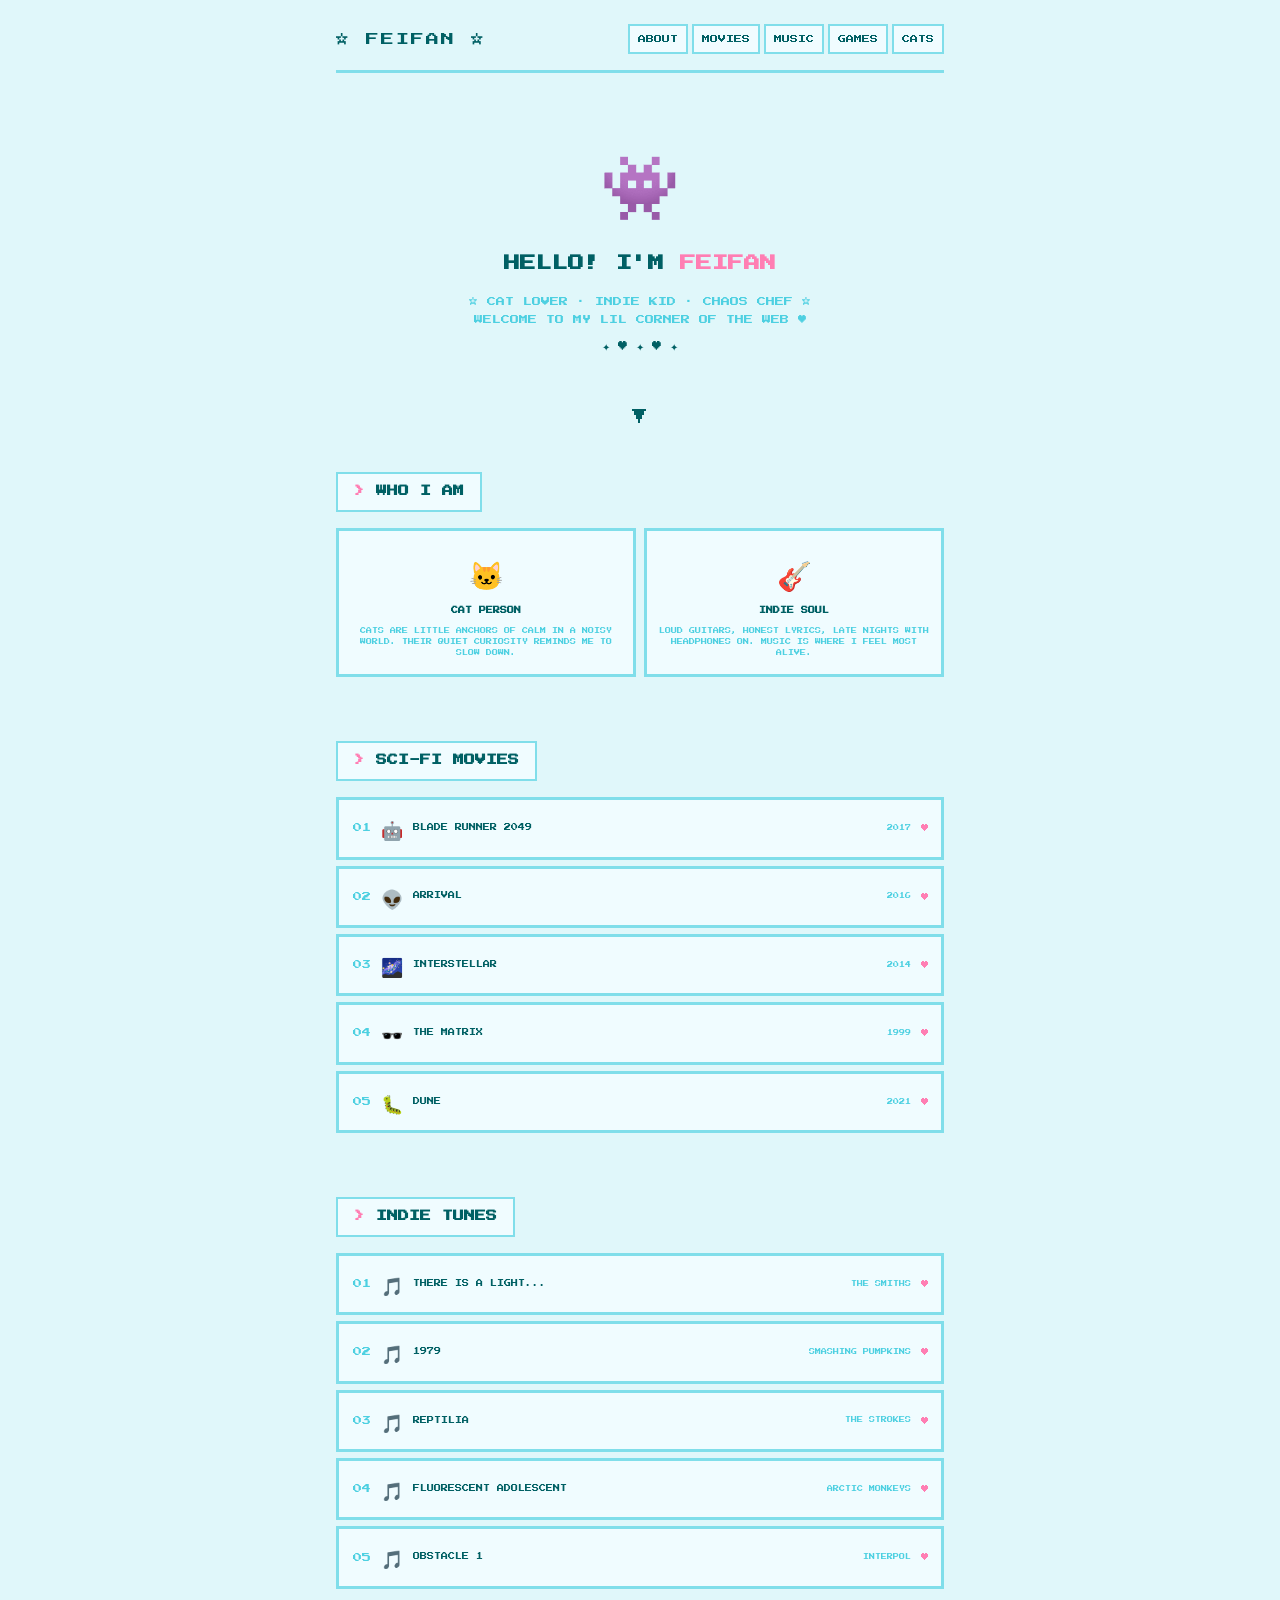
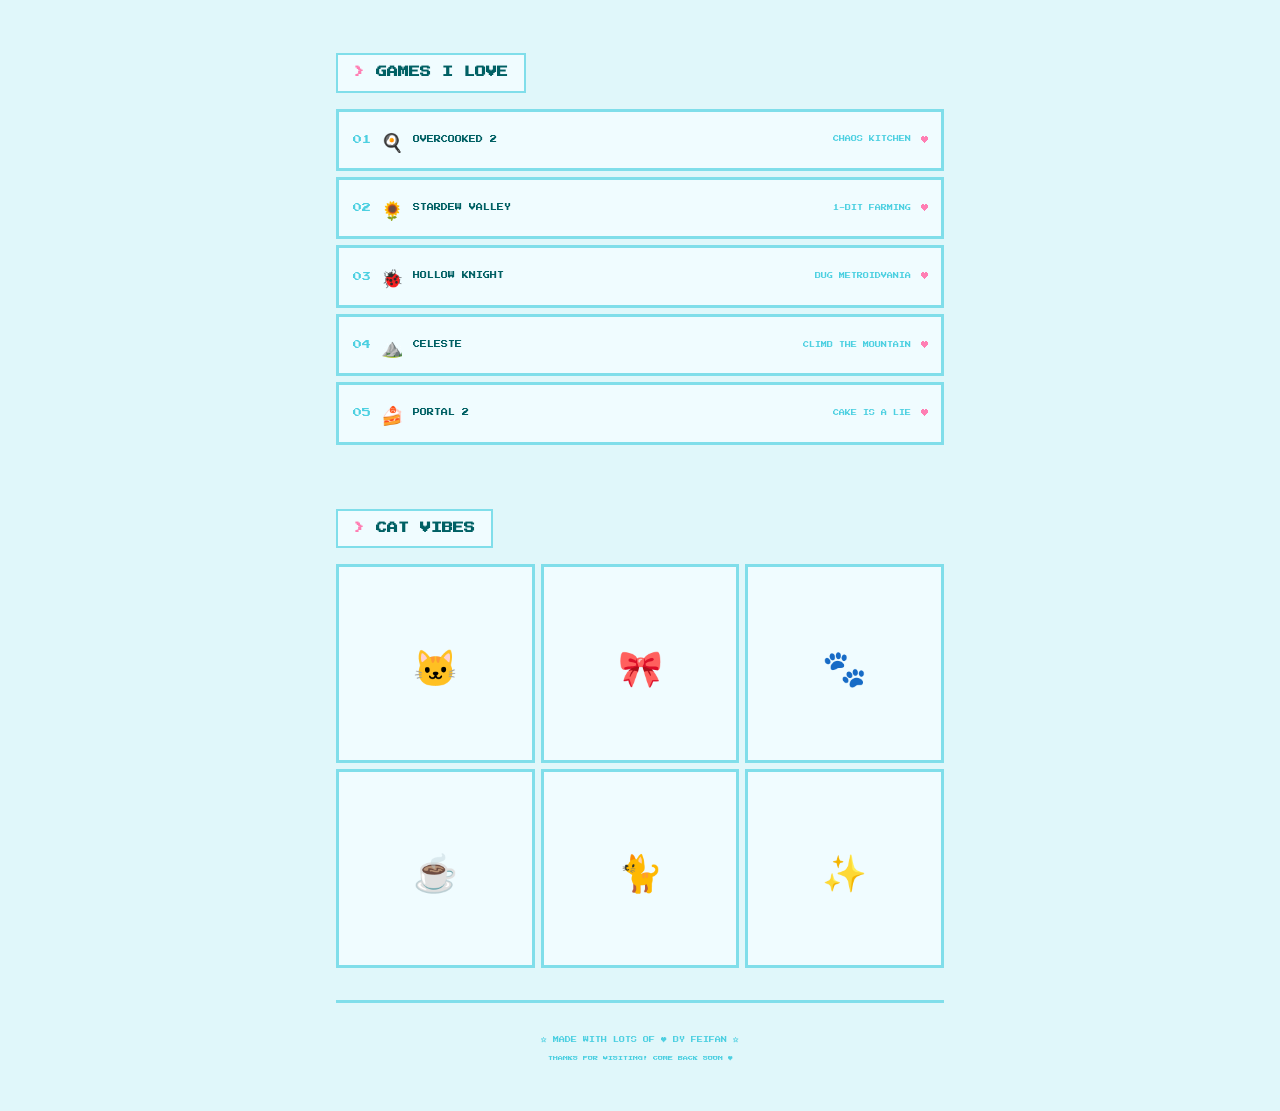
==== commit 9900a760: "Fix: tiffany blue palette, larger pixel font" ====
--- a/index.html
+++ b/index.html
@@ -8,12 +8,12 @@
     @import url('https://fonts.googleapis.com/css2?family=Press+Start+2P&display=swap');
 
     :root {
-      --bg: #f0e6ff;
-      --screen: #f8f0ff;
-      --text: #3d2b5c;
+      --bg: #e0f7fa;
+      --screen: #f0fcff;
+      --text: #006064;
       --accent: #ff7eb3;
-      --border: #d4c4e8;
-      --shadow: #c0a8e0;
+      --border: #80deea;
+      --shadow: #4dd0e1;
     }
 
     * { margin: 0; padding: 0; box-sizing: border-box; }
@@ -24,6 +24,7 @@
       color: var(--text);
       line-height: 1.8;
       overflow-x: hidden;
+      font-size: 9px;
     }
 
     .container {
@@ -40,7 +41,7 @@
       border-bottom: 3px solid var(--border);
     }
     .logo {
-      font-size: 10px;
+      font-size: 13px;
       letter-spacing: 2px;
       animation: bob 2s ease-in-out infinite;
     }
@@ -54,7 +55,7 @@
       flex-wrap: wrap;
     }
     .nav-links a {
-      font-size: 6px;
+      font-size: 8px;
       color: var(--text);
       text-decoration: none;
       padding: 6px 8px;
@@ -101,7 +102,7 @@
     }
     .hero .tagline {
       margin-top: 16px;
-      font-size: 7px;
+      font-size: 9px;
       color: var(--shadow);
       line-height: 2;
     }
@@ -129,10 +130,10 @@
       padding: 32px 0;
     }
     section h2 {
-      font-size: 9px;
+      font-size: 11px;
       color: var(--text);
       margin-bottom: 16px;
-      padding: 6px 12px;
+      padding: 8px 16px;
       background: var(--screen);
       border: 2px solid var(--border);
       display: inline-block;
@@ -189,7 +190,7 @@
       transform: translateX(6px);
     }
     .item .num {
-      font-size: 7px;
+      font-size: 9px;
       color: var(--shadow);
       width: 20px;
       text-align: right;
